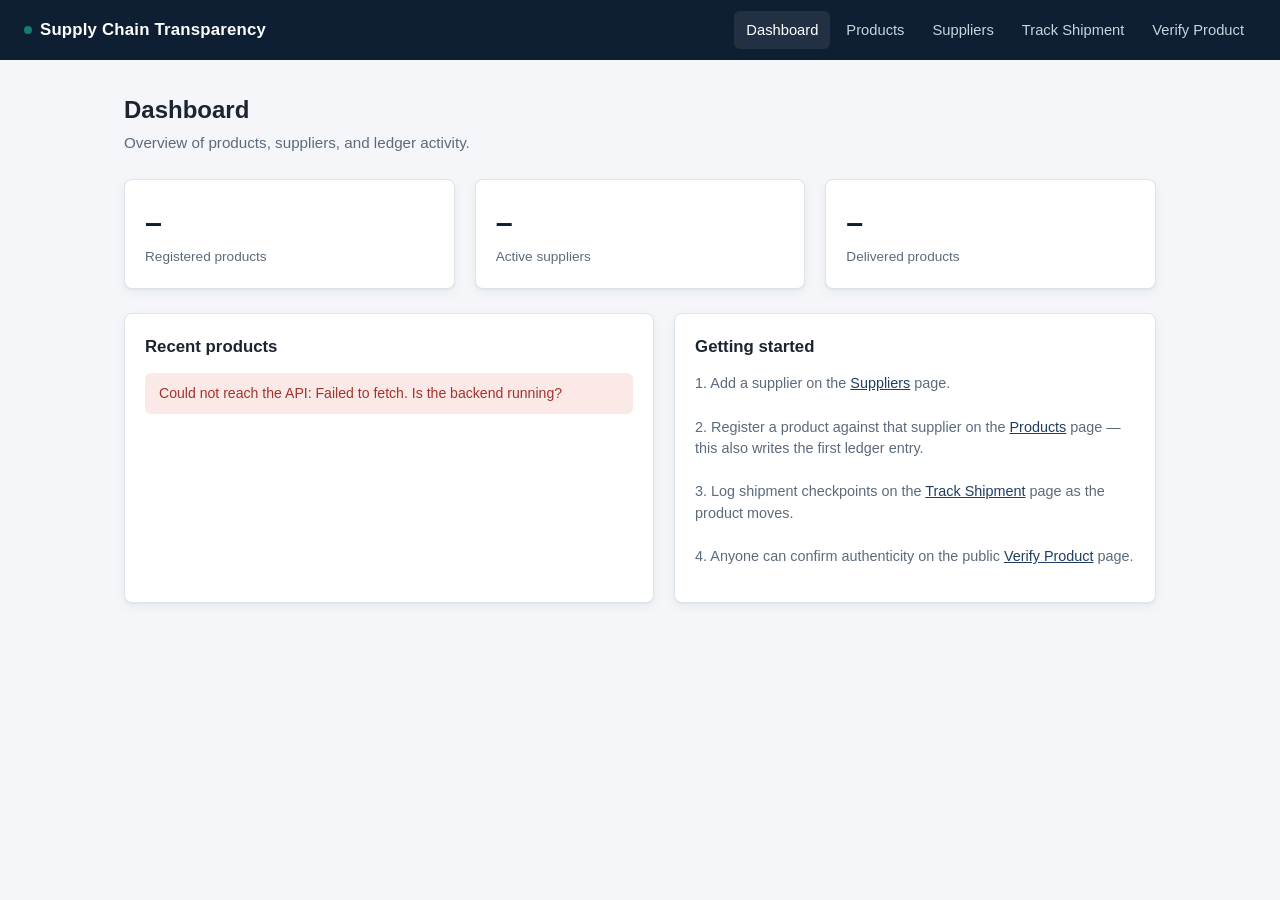
==== frontend/index.html @ 92d2ec20 "Add files via upload" ====
<!DOCTYPE html>
<html lang="en">
<head>
  <meta charset="UTF-8">
  <meta name="viewport" content="width=device-width, initial-scale=1.0">
  <title>Dashboard | Supply Chain Transparency Platform</title>
  <link rel="stylesheet" href="css/style.css">
</head>
<body>

  <header class="topnav">
    <div class="brand"><span class="dot"></span> Supply Chain Transparency</div>
    <nav>
      <a href="index.html" class="active">Dashboard</a>
      <a href="products.html">Products</a>
      <a href="suppliers.html">Suppliers</a>
      <a href="track.html">Track Shipment</a>
      <a href="verify.html">Verify Product</a>
    </nav>
  </header>

  <main class="page">
    <div class="page-header">
      <h1>Dashboard</h1>
      <p>Overview of products, suppliers, and ledger activity.</p>
    </div>

    <div class="grid grid-3" style="margin-bottom: 24px;">
      <div class="card stat-card">
        <div class="value" id="statProducts">–</div>
        <div class="label">Registered products</div>
      </div>
      <div class="card stat-card">
        <div class="value" id="statSuppliers">–</div>
        <div class="label">Active suppliers</div>
      </div>
      <div class="card stat-card">
        <div class="value" id="statDelivered">–</div>
        <div class="label">Delivered products</div>
      </div>
    </div>

    <div class="grid grid-2">
      <div class="card">
        <h2>Recent products</h2>
        <div id="recentProducts"><p class="empty-state">Loading…</p></div>
      </div>
      <div class="card">
        <h2>Getting started</h2>
        <p style="color: var(--muted); font-size: 0.9rem;">
          1. Add a supplier on the <a href="suppliers.html">Suppliers</a> page.<br><br>
          2. Register a product against that supplier on the <a href="products.html">Products</a> page — this also writes the first ledger entry.<br><br>
          3. Log shipment checkpoints on the <a href="track.html">Track Shipment</a> page as the product moves.<br><br>
          4. Anyone can confirm authenticity on the public <a href="verify.html">Verify Product</a> page.
        </p>
      </div>
    </div>
  </main>

  <script src="js/config.js"></script>
  <script src="js/api.js"></script>
  <script>
    async function loadDashboard() {
      const recentEl = document.getElementById("recentProducts");
      try {
        const [productsRes, suppliersRes] = await Promise.all([
          api.get("/products"),
          api.get("/suppliers")
        ]);

        const products = productsRes.products || [];
        const suppliers = suppliersRes.suppliers || [];
        const delivered = products.filter(p => (p.Status || "").toLowerCase() === "delivered");

        document.getElementById("statProducts").textContent = products.length;
        document.getElementById("statSuppliers").textContent = suppliers.length;
        document.getElementById("statDelivered").textContent = delivered.length;

        if (products.length === 0) {
          recentEl.innerHTML = `<p class="empty-state">No products yet. Add one on the Products page.</p>`;
          return;
        }

        const rows = products.slice(0, 5).map(p => `
          <tr>
            <td class="mono">${p.ProductId}</td>
            <td>${p.ProductName}</td>
            <td><span class="badge ${statusBadgeClass(p.Status)}">${p.Status}</span></td>
          </tr>
        `).join("");

        recentEl.innerHTML = `
          <table>
            <thead><tr><th>Product ID</th><th>Name</th><th>Status</th></tr></thead>
            <tbody>${rows}</tbody>
          </table>
        `;
      } catch (err) {
        recentEl.innerHTML = `<div class="notice notice-error">Could not reach the API: ${err.message}. Is the backend running?</div>`;
        document.getElementById("statProducts").textContent = "–";
        document.getElementById("statSuppliers").textContent = "–";
        document.getElementById("statDelivered").textContent = "–";
      }
    }

    loadDashboard();
  </script>
</body>
</html>
---- frontend/css/style.css ----
/* ============================================================================
   Supply Chain Transparency Platform - shared styles
   Theme: deep ledger-navy header, teal "verified" accent, amber "in-transit"
   accent. Ledger/shipment history render as a connected vertical chain to
   reinforce the sequential, tamper-evident nature of the data.
   ============================================================================ */

:root {
  --navy-900: #0e1e33;
  --navy-800: #16304f;
  --navy-700: #1f3d63;
  --ink: #1b2430;
  --muted: #5b6b7c;
  --line: #dfe5ec;
  --bg: #f4f6f9;
  --surface: #ffffff;

  --teal: #147d6f;
  --teal-bg: #e4f4f1;
  --amber: #b3720f;
  --amber-bg: #fbf0dd;
  --red: #a4342a;
  --red-bg: #fbe9e7;

  --radius: 8px;
  --shadow: 0 1px 2px rgba(14, 30, 51, 0.06), 0 4px 12px rgba(14, 30, 51, 0.05);
  --font: -apple-system, BlinkMacSystemFont, "Segoe UI", Roboto, Helvetica, Arial, sans-serif;
  --mono: "SFMono-Regular", Consolas, "Liberation Mono", Menlo, monospace;
}

* { box-sizing: border-box; }

body {
  margin: 0;
  font-family: var(--font);
  background: var(--bg);
  color: var(--ink);
  line-height: 1.5;
}

a { color: var(--navy-700); }

/* ---------- Top navigation ---------- */
.topnav {
  background: var(--navy-900);
  color: #fff;
  padding: 0 24px;
  display: flex;
  align-items: center;
  justify-content: space-between;
  height: 60px;
}

.topnav .brand {
  font-weight: 700;
  font-size: 1.05rem;
  letter-spacing: 0.2px;
  display: flex;
  align-items: center;
  gap: 8px;
}

.topnav .brand .dot {
  width: 8px;
  height: 8px;
  border-radius: 50%;
  background: var(--teal);
  display: inline-block;
}

.topnav nav {
  display: flex;
  gap: 4px;
}

.topnav nav a {
  color: #c8d3e0;
  text-decoration: none;
  font-size: 0.92rem;
  padding: 8px 12px;
  border-radius: 6px;
}

.topnav nav a:hover,
.topnav nav a.active {
  background: rgba(255, 255, 255, 0.08);
  color: #fff;
}

/* ---------- Layout ---------- */
.page {
  max-width: 1080px;
  margin: 0 auto;
  padding: 32px 24px 64px;
}

.page-header {
  margin-bottom: 24px;
}

.page-header h1 {
  margin: 0 0 4px;
  font-size: 1.5rem;
}

.page-header p {
  margin: 0;
  color: var(--muted);
  font-size: 0.95rem;
}

.grid {
  display: grid;
  gap: 20px;
}

.grid-3 { grid-template-columns: repeat(3, 1fr); }
.grid-2 { grid-template-columns: 1.1fr 1fr; }

@media (max-width: 800px) {
  .grid-3, .grid-2 { grid-template-columns: 1fr; }
}

/* ---------- Cards ---------- */
.card {
  background: var(--surface);
  border: 1px solid var(--line);
  border-radius: var(--radius);
  box-shadow: var(--shadow);
  padding: 20px;
}

.card h2 {
  margin: 0 0 14px;
  font-size: 1.05rem;
}

.stat-card .value {
  font-size: 1.9rem;
  font-weight: 700;
  color: var(--navy-900);
}

.stat-card .label {
  color: var(--muted);
  font-size: 0.85rem;
  margin-top: 2px;
}

/* ---------- Forms ---------- */
label {
  display: block;
  font-size: 0.82rem;
  font-weight: 600;
  color: var(--muted);
  margin: 12px 0 4px;
}

label:first-child { margin-top: 0; }

input, select, textarea {
  width: 100%;
  padding: 9px 10px;
  border: 1px solid var(--line);
  border-radius: 6px;
  font-size: 0.92rem;
  font-family: inherit;
  background: #fff;
  color: var(--ink);
}

input:focus, select:focus, textarea:focus {
  outline: 2px solid var(--navy-700);
  outline-offset: 1px;
  border-color: var(--navy-700);
}

.form-row {
  display: grid;
  grid-template-columns: 1fr 1fr;
  gap: 0 14px;
}

@media (max-width: 600px) {
  .form-row { grid-template-columns: 1fr; }
}

.btn {
  display: inline-flex;
  align-items: center;
  gap: 6px;
  border: none;
  border-radius: 6px;
  padding: 10px 16px;
  font-size: 0.9rem;
  font-weight: 600;
  cursor: pointer;
  font-family: inherit;
}

.btn-primary { background: var(--navy-900); color: #fff; }
.btn-primary:hover { background: var(--navy-800); }

.btn-secondary { background: #eef1f5; color: var(--ink); }
.btn-secondary:hover { background: #e3e7ee; }

.btn-block { width: 100%; justify-content: center; margin-top: 18px; }

/* ---------- Tables ---------- */
table {
  width: 100%;
  border-collapse: collapse;
  font-size: 0.9rem;
}

th, td {
  text-align: left;
  padding: 10px 12px;
  border-bottom: 1px solid var(--line);
}

th {
  color: var(--muted);
  font-weight: 600;
  font-size: 0.78rem;
  text-transform: uppercase;
  letter-spacing: 0.03em;
}

tr:last-child td { border-bottom: none; }

.mono {
  font-family: var(--mono);
  font-size: 0.85rem;
}

/* ---------- Status badges ---------- */
.badge {
  display: inline-block;
  padding: 3px 10px;
  border-radius: 999px;
  font-size: 0.76rem;
  font-weight: 600;
}

.badge-manufactured { background: var(--amber-bg); color: var(--amber); }
.badge-transit       { background: #e6ecf6; color: var(--navy-700); }
.badge-delivered      { background: var(--teal-bg); color: var(--teal); }
.badge-error          { background: var(--red-bg); color: var(--red); }

/* ---------- Ledger / shipment timeline (a literal chain of events) ---------- */
.chain {
  list-style: none;
  margin: 0;
  padding: 0;
  position: relative;
}

.chain::before {
  content: "";
  position: absolute;
  left: 9px;
  top: 6px;
  bottom: 6px;
  width: 2px;
  background: var(--line);
}

.chain li {
  position: relative;
  padding: 0 0 20px 32px;
}

.chain li:last-child { padding-bottom: 0; }

.chain li::before {
  content: "";
  position: absolute;
  left: 2px;
  top: 3px;
  width: 16px;
  height: 16px;
  border-radius: 50%;
  background: var(--surface);
  border: 2px solid var(--teal);
}

.chain .event-type {
  font-weight: 600;
  font-size: 0.92rem;
}

.chain .event-meta {
  color: var(--muted);
  font-size: 0.8rem;
  margin-top: 2px;
}

.chain .event-hash {
  margin-top: 6px;
  font-family: var(--mono);
  font-size: 0.76rem;
  color: var(--navy-700);
  background: #eef1f5;
  display: inline-block;
  padding: 2px 8px;
  border-radius: 4px;
  word-break: break-all;
}

/* ---------- Empty / message states ---------- */
.empty-state {
  text-align: center;
  color: var(--muted);
  padding: 32px 12px;
  font-size: 0.9rem;
}

.notice {
  border-radius: 6px;
  padding: 10px 14px;
  font-size: 0.88rem;
  margin-bottom: 16px;
}

.notice-success { background: var(--teal-bg); color: var(--teal); }
.notice-error { background: var(--red-bg); color: var(--red); }

/* ---------- Verify page (public, standalone) ---------- */
.verify-hero {
  text-align: center;
  padding: 40px 0 8px;
}

.verify-result {
  border-radius: var(--radius);
  padding: 24px;
  text-align: center;
}

.verify-result.authentic {
  background: var(--teal-bg);
  border: 1px solid #bfe4dc;
}

.verify-result.not-found {
  background: var(--red-bg);
  border: 1px solid #f2cac5;
}

.verify-icon { font-size: 2.2rem; }

footer.hint {
  text-align: center;
  color: var(--muted);
  font-size: 0.8rem;
  margin-top: 40px;
}
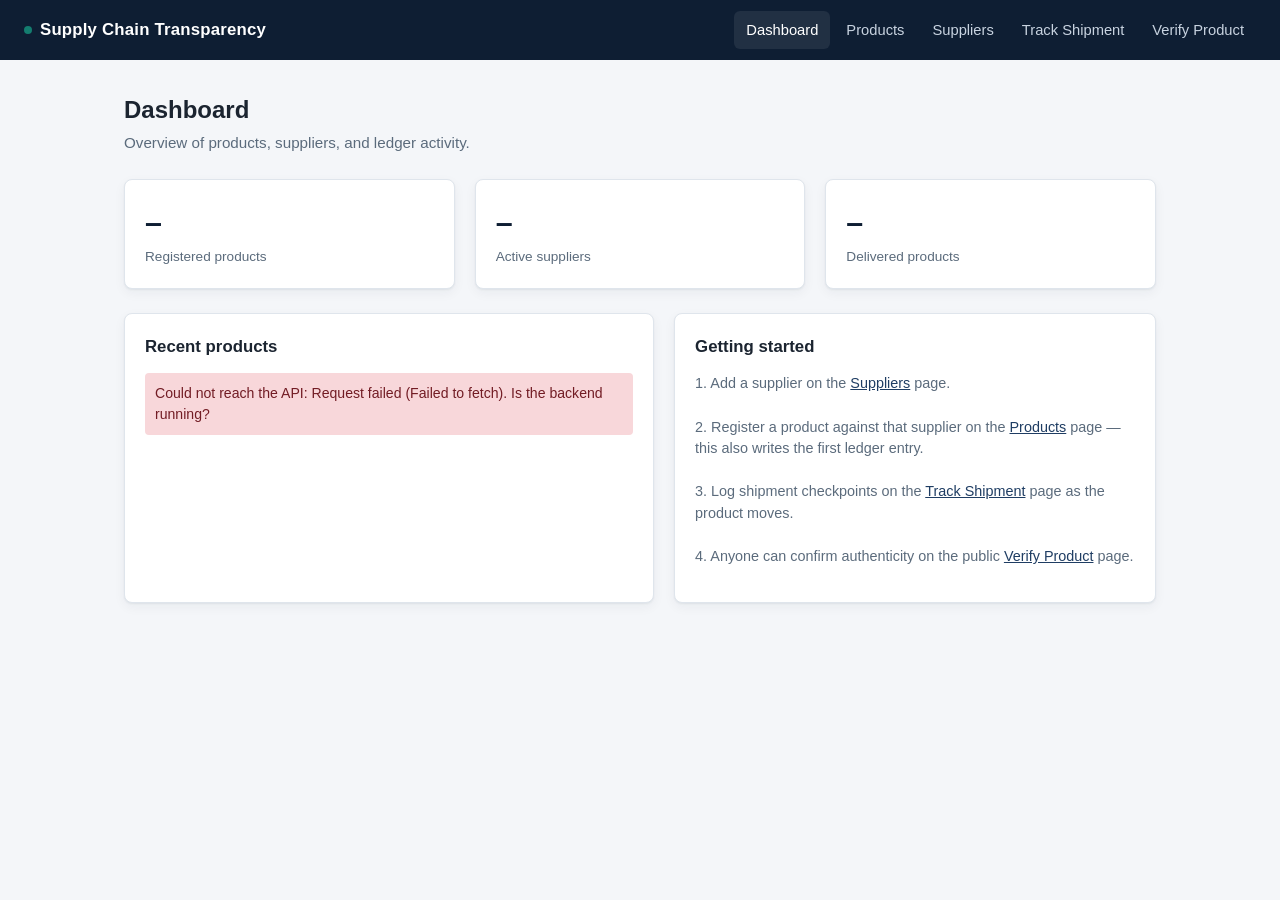
==== commit cb4c85b0: "Update index.html" ====
--- a/frontend/index.html
+++ b/frontend/index.html
@@ -60,6 +60,14 @@
   <script src="js/config.js"></script>
   <script src="js/api.js"></script>
   <script>
+    // Helper function to return badge styles safely without crashing
+    function statusBadgeClass(status) {
+      const s = (status || "").toLowerCase();
+      if (s === "delivered") return "badge-success";
+      if (s === "in transit") return "badge-info";
+      return "badge-secondary";
+    }
+
     async function loadDashboard() {
       const recentEl = document.getElementById("recentProducts");
       try {
@@ -68,8 +76,9 @@
           api.get("/suppliers")
         ]);
 
-        const products = productsRes.products || [];
-        const suppliers = suppliersRes.suppliers || [];
+        // Fallback checks to handle direct array responses or wrapped object payloads
+        const products = Array.isArray(productsRes) ? productsRes : (productsRes.products || []);
+        const suppliers = Array.isArray(suppliersRes) ? suppliersRes : (suppliersRes.suppliers || []);
         const delivered = products.filter(p => (p.Status || "").toLowerCase() === "delivered");
 
         document.getElementById("statProducts").textContent = products.length;
@@ -81,11 +90,12 @@
           return;
         }
 
+        // Updated p.ProductName to handle both 'p.Name' and 'p.ProductName' fallback schemas
         const rows = products.slice(0, 5).map(p => `
           <tr>
-            <td class="mono">${p.ProductId}</td>
-            <td>${p.ProductName}</td>
-            <td><span class="badge ${statusBadgeClass(p.Status)}">${p.Status}</span></td>
+            <td class="mono">${p.ProductId || p.id}</td>
+            <td>${p.Name || p.ProductName || "Unnamed Product"}</td>
+            <td><span class="badge ${statusBadgeClass(p.Status)}">${p.Status || "Registered"}</span></td>
           </tr>
         `).join("");
 
@@ -96,7 +106,8 @@
           </table>
         `;
       } catch (err) {
-        recentEl.innerHTML = `<div class="notice notice-error">Could not reach the API: ${err.message}. Is the backend running?</div>`;
+        console.error(err);
+        recentEl.innerHTML = `<div class="notice notice-error" style="color: #721c24; background-color: #f8d7da; padding: 10px; border-radius: 4px;">Could not reach the API: Request failed (${err.message || '404'}). Is the backend running?</div>`;
         document.getElementById("statProducts").textContent = "–";
         document.getElementById("statSuppliers").textContent = "–";
         document.getElementById("statDelivered").textContent = "–";
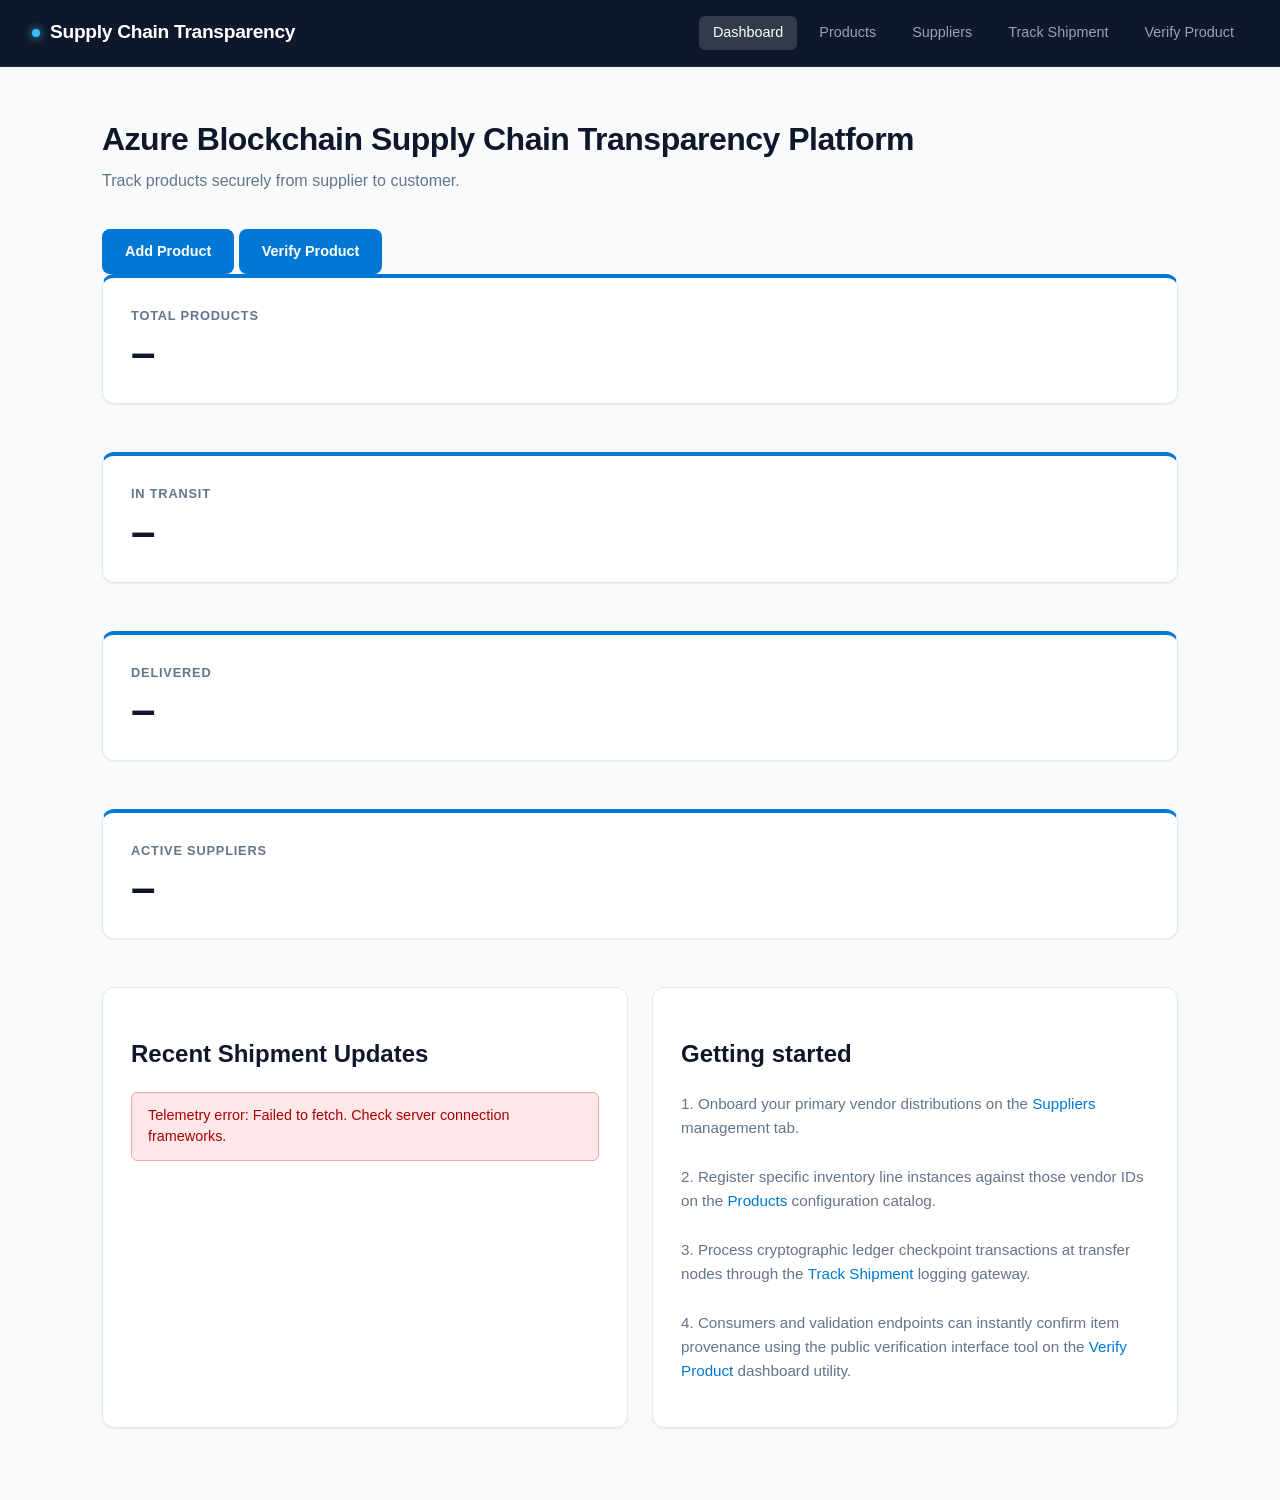
==== commit 8a028ab1: "Update index.html" ====
--- a/frontend/index.html
+++ b/frontend/index.html
@@ -8,6 +8,7 @@
 </head>
 <body>
 
+  <!-- Top Navigation Header Bar -->
   <header class="topnav">
     <div class="brand"><span class="dot"></span> Supply Chain Transparency</div>
     <nav>
@@ -19,48 +20,66 @@
     </nav>
   </header>
 
+  <!-- Main Content Layout Framework -->
   <main class="page">
-    <div class="page-header">
-      <h1>Dashboard</h1>
-      <p>Overview of products, suppliers, and ledger activity.</p>
+    
+    <!-- Title Block Combined with Right-Aligned Platform Actions -->
+    <div class="dashboard-header-flex">
+      <div class="page-header">
+        <h1>Azure Blockchain Supply Chain Transparency Platform</h1>
+        <p>Track products securely from supplier to customer.</p>
+      </div>
+      <div class="dashboard-action-buttons">
+        <a href="products.html" class="btn btn-secondary-outline">Add Product</a>
+        <a href="verify.html" class="btn">Verify Product</a>
+      </div>
     </div>
 
-    <div class="grid grid-3" style="margin-bottom: 24px;">
+    <!-- 4-Column Balanced Stats Row Layout -->
+    <div class="grid grid-4" style="margin-bottom: 24px;">
       <div class="card stat-card">
         <div class="value" id="statProducts">–</div>
-        <div class="label">Registered products</div>
+        <div class="label">Total Products</div>
+      </div>
+      <div class="card stat-card">
+        <div class="value" id="statTransit">–</div>
+        <div class="label">In Transit</div>
+      </div>
+      <div class="card stat-card">
+        <div class="value" id="statDelivered">–</div>
+        <div class="label">Delivered</div>
       </div>
       <div class="card stat-card">
         <div class="value" id="statSuppliers">–</div>
-        <div class="label">Active suppliers</div>
-      </div>
-      <div class="card stat-card">
-        <div class="value" id="statDelivered">–</div>
-        <div class="label">Delivered products</div>
+        <div class="label">Active Suppliers</div>
       </div>
     </div>
 
+    <!-- Lower Panels Split View -->
     <div class="grid grid-2">
       <div class="card">
-        <h2>Recent products</h2>
-        <div id="recentProducts"><p class="empty-state">Loading…</p></div>
+        <h2>Recent Shipment Updates</h2>
+        <div id="recentProducts">
+          <p class="empty-state">Loading ledger telemetry updates...</p>
+        </div>
       </div>
+      
       <div class="card">
         <h2>Getting started</h2>
-        <p style="color: var(--muted); font-size: 0.9rem;">
-          1. Add a supplier on the <a href="suppliers.html">Suppliers</a> page.<br><br>
-          2. Register a product against that supplier on the <a href="products.html">Products</a> page — this also writes the first ledger entry.<br><br>
-          3. Log shipment checkpoints on the <a href="track.html">Track Shipment</a> page as the product moves.<br><br>
-          4. Anyone can confirm authenticity on the public <a href="verify.html">Verify Product</a> page.
+        <p style="color: var(--text-muted); font-size: 0.95rem; margin-top: 0; line-height: 1.6;">
+          1. Onboard your primary vendor distributions on the <a href="suppliers.html">Suppliers</a> management tab.<br><br>
+          2. Register specific inventory line instances against those vendor IDs on the <a href="products.html">Products</a> configuration catalog.<br><br>
+          3. Process cryptographic ledger checkpoint transactions at transfer nodes through the <a href="track.html">Track Shipment</a> logging gateway.<br><br>
+          4. Consumers and validation endpoints can instantly confirm item provenance using the public verification interface tool on the <a href="verify.html">Verify Product</a> dashboard utility.
         </p>
       </div>
     </div>
   </main>
 
+  <!-- Core JavaScript Framework Drivers -->
   <script src="js/config.js"></script>
   <script src="js/api.js"></script>
   <script>
-    // Helper function to return badge styles safely without crashing
     function statusBadgeClass(status) {
       const s = (status || "").toLowerCase();
       if (s === "delivered") return "badge-success";
@@ -71,46 +90,58 @@
     async function loadDashboard() {
       const recentEl = document.getElementById("recentProducts");
       try {
+        // Poll API routers concurrently
         const [productsRes, suppliersRes] = await Promise.all([
           api.get("/products"),
-          api.get("/suppliers")
+          api.get("/getSuppliers")
         ]);
 
-        // Fallback checks to handle direct array responses or wrapped object payloads
-        const products = Array.isArray(productsRes) ? productsRes : (productsRes.products || []);
-        const suppliers = Array.isArray(suppliersRes) ? suppliersRes : (suppliersRes.suppliers || []);
+        const products = productsRes.products || [];
+        const suppliers = Array.isArray(suppliersRes) ? suppliersRes : [];
+        
+        // Split totals using status properties safely
         const delivered = products.filter(p => (p.Status || "").toLowerCase() === "delivered");
+        const inTransit = products.filter(p => (p.Status || "").toLowerCase() === "in transit");
 
+        // Set layout display node text content numbers
         document.getElementById("statProducts").textContent = products.length;
+        document.getElementById("statTransit").textContent = inTransit.length;
+        document.getElementById("statDelivered").textContent = delivered.length;
         document.getElementById("statSuppliers").textContent = suppliers.length;
-        document.getElementById("statDelivered").textContent = delivered.length;
 
         if (products.length === 0) {
-          recentEl.innerHTML = `<p class="empty-state">No products yet. Add one on the Products page.</p>`;
+          recentEl.innerHTML = `<p class="empty-state">No tracking units registered. Create products to display logs.</p>`;
           return;
         }
 
-        // Updated p.ProductName to handle both 'p.Name' and 'p.ProductName' fallback schemas
+        // Build data presentation row matrices checking for explicit fallback handles
         const rows = products.slice(0, 5).map(p => `
           <tr>
-            <td class="mono">${p.ProductId || p.id}</td>
-            <td>${p.Name || p.ProductName || "Unnamed Product"}</td>
+            <td class="mono">${p.ProductId || "—"}</td>
+            <td style="font-weight: 600;">${p.ProductName || p.Name || "Unnamed Product"}</td>
             <td><span class="badge ${statusBadgeClass(p.Status)}">${p.Status || "Registered"}</span></td>
           </tr>
         `).join("");
 
         recentEl.innerHTML = `
           <table>
-            <thead><tr><th>Product ID</th><th>Name</th><th>Status</th></tr></thead>
+            <thead>
+              <tr>
+                <th>Product ID</th>
+                <th>Product Name</th>
+                <th>Status</th>
+              </tr>
+            </thead>
             <tbody>${rows}</tbody>
           </table>
         `;
       } catch (err) {
         console.error(err);
-        recentEl.innerHTML = `<div class="notice notice-error" style="color: #721c24; background-color: #f8d7da; padding: 10px; border-radius: 4px;">Could not reach the API: Request failed (${err.message || '404'}). Is the backend running?</div>`;
+        recentEl.innerHTML = `<div class="notice notice-error">Telemetry error: ${err.message || '404'}. Check server connection frameworks.</div>`;
         document.getElementById("statProducts").textContent = "–";
+        document.getElementById("statTransit").textContent = "–";
+        document.getElementById("statDelivered").textContent = "–";
         document.getElementById("statSuppliers").textContent = "–";
-        document.getElementById("statDelivered").textContent = "–";
       }
     }
 
--- a/frontend/css/style.css
+++ b/frontend/css/style.css
@@ -1,358 +1,342 @@
-/* ============================================================================
-   Supply Chain Transparency Platform - shared styles
-   Theme: deep ledger-navy header, teal "verified" accent, amber "in-transit"
-   accent. Ledger/shipment history render as a connected vertical chain to
-   reinforce the sequential, tamper-evident nature of the data.
-   ============================================================================ */
-
 :root {
-  --navy-900: #0e1e33;
-  --navy-800: #16304f;
-  --navy-700: #1f3d63;
-  --ink: #1b2430;
-  --muted: #5b6b7c;
-  --line: #dfe5ec;
-  --bg: #f4f6f9;
-  --surface: #ffffff;
-
-  --teal: #147d6f;
-  --teal-bg: #e4f4f1;
-  --amber: #b3720f;
-  --amber-bg: #fbf0dd;
-  --red: #a4342a;
-  --red-bg: #fbe9e7;
-
-  --radius: 8px;
-  --shadow: 0 1px 2px rgba(14, 30, 51, 0.06), 0 4px 12px rgba(14, 30, 51, 0.05);
-  --font: -apple-system, BlinkMacSystemFont, "Segoe UI", Roboto, Helvetica, Arial, sans-serif;
-  --mono: "SFMono-Regular", Consolas, "Liberation Mono", Menlo, monospace;
-}
-
-* { box-sizing: border-box; }
+  --bg-app: #f8fafc;
+  --bg-surface: #ffffff;
+  --text-main: #0f172a;
+  --text-muted: #64748b;
+  --primary-blue: #0078d4;
+  --primary-blue-hover: #005a9e;
+  --border-light: #e2e8f0;
+  
+  /* Modern Status Badge Colors */
+  --status-transit-bg: #fff1ce;
+  --status-transit-text: #b7791f;
+  --status-delivered-bg: #d1fae5;
+  --status-delivered-text: #065f46;
+  --status-packed-bg: #e2e8f0;
+  --status-packed-text: #475569;
+  
+  /* Micro-shadow definitions */
+  --shadow-sm: 0 1px 2px 0 rgba(0, 0, 0, 0.05);
+  --shadow-md: 0 4px 6px -1px rgba(0, 0, 0, 0.05), 0 2px 4px -2px rgba(0, 0, 0, 0.05);
+  --shadow-lg: 0 10px 15px -3px rgba(0, 0, 0, 0.05), 0 4px 6px -4px rgba(0, 0, 0, 0.05);
+}
+
+* {
+  box-sizing: border-box;
+}
 
 body {
+  background-color: var(--bg-app);
+  color: var(--text-main);
+  font-family: -apple-system, BlinkMacSystemFont, "Segoe UI", Roboto, Helvetica, Arial, sans-serif;
   margin: 0;
-  font-family: var(--font);
-  background: var(--bg);
-  color: var(--ink);
+  padding: 0;
   line-height: 1.5;
-}
-
-a { color: var(--navy-700); }
-
-/* ---------- Top navigation ---------- */
+  -webkit-font-smoothing: antialiased;
+}
+
+/* Premium Top Navigation Bar */
 .topnav {
-  background: var(--navy-900);
-  color: #fff;
-  padding: 0 24px;
-  display: flex;
+  background-color: #0f172a;
+  padding: 16px 32px;
+  display: flex;
+  justify-content: space-between;
   align-items: center;
-  justify-content: space-between;
-  height: 60px;
+  border-bottom: 1px solid rgba(255, 255, 255, 0.1);
+  box-shadow: var(--shadow-sm);
 }
 
 .topnav .brand {
+  color: #ffffff;
   font-weight: 700;
-  font-size: 1.05rem;
-  letter-spacing: 0.2px;
+  font-size: 1.2rem;
+  letter-spacing: -0.3px;
   display: flex;
   align-items: center;
+}
+
+.topnav .dot {
+  height: 8px;
+  width: 8px;
+  background-color: #38bdf8;
+  border-radius: 50%;
+  display: inline-block;
+  margin-right: 10px;
+  box-shadow: 0 0 8px #38bdf8;
+}
+
+.topnav nav {
+  display: flex;
   gap: 8px;
 }
 
-.topnav .brand .dot {
-  width: 8px;
-  height: 8px;
-  border-radius: 50%;
-  background: var(--teal);
-  display: inline-block;
-}
-
-.topnav nav {
-  display: flex;
-  gap: 4px;
-}
-
 .topnav nav a {
-  color: #c8d3e0;
+  color: #94a3b8;
   text-decoration: none;
-  font-size: 0.92rem;
-  padding: 8px 12px;
+  font-weight: 500;
+  font-size: 0.9rem;
+  transition: all 0.2s cubic-bezier(0.4, 0, 0.2, 1);
+  padding: 6px 14px;
   border-radius: 6px;
 }
 
-.topnav nav a:hover,
+.topnav nav a:hover {
+  color: #f1f5f9;
+  background-color: rgba(255, 255, 255, 0.08);
+}
+
 .topnav nav a.active {
-  background: rgba(255, 255, 255, 0.08);
-  color: #fff;
-}
-
-/* ---------- Layout ---------- */
+  color: #ffffff;
+  background-color: rgba(255, 255, 255, 0.15);
+}
+
+/* Main Core Layout Framework */
 .page {
-  max-width: 1080px;
-  margin: 0 auto;
-  padding: 32px 24px 64px;
+  max-width: 1140px;
+  margin: 48px auto;
+  padding: 0 32px;
 }
 
 .page-header {
-  margin-bottom: 24px;
+  margin-bottom: 36px;
 }
 
 .page-header h1 {
-  margin: 0 0 4px;
-  font-size: 1.5rem;
+  font-size: 2rem;
+  font-weight: 700;
+  color: #0f172a;
+  margin: 0 0 6px 0;
+  letter-spacing: -0.5px;
 }
 
 .page-header p {
+  color: var(--text-muted);
   margin: 0;
-  color: var(--muted);
-  font-size: 0.95rem;
-}
-
+  font-size: 1rem;
+}
+
+/* Flex & Grid Systems */
 .grid {
   display: grid;
-  gap: 20px;
-}
-
-.grid-3 { grid-template-columns: repeat(3, 1fr); }
-.grid-2 { grid-template-columns: 1.1fr 1fr; }
-
-@media (max-width: 800px) {
-  .grid-3, .grid-2 { grid-template-columns: 1fr; }
-}
-
-/* ---------- Cards ---------- */
+  gap: 24px;
+}
+
+.grid-3 {
+  grid-template-columns: repeat(auto-fit, minmax(280px, 1fr));
+}
+
+.grid-2 {
+  grid-template-columns: repeat(auto-fit, minmax(450px, 1fr));
+}
+
+/* Clean White Surface Cards */
 .card {
-  background: var(--surface);
-  border: 1px solid var(--line);
-  border-radius: var(--radius);
-  box-shadow: var(--shadow);
-  padding: 20px;
-}
-
-.card h2 {
-  margin: 0 0 14px;
-  font-size: 1.05rem;
+  background-color: var(--bg-surface);
+  border-radius: 12px;
+  padding: 28px;
+  border: 1px solid var(--border-light);
+  box-shadow: var(--shadow-sm);
+  margin-bottom: 24px;
+  transition: transform 0.2s cubic-bezier(0.4, 0, 0.2, 1), box-shadow 0.2s cubic-bezier(0.4, 0, 0.2, 1);
+}
+
+.card:hover {
+  transform: translateY(-2px);
+  box-shadow: var(--shadow-md);
+}
+
+/* Dashboard Metric Cards */
+.stat-card {
+  display: flex;
+  flex-direction: column-reverse;
+  justify-content: flex-end;
+  gap: 6px;
+  border-top: 4px solid var(--primary-blue);
 }
 
 .stat-card .value {
-  font-size: 1.9rem;
+  font-size: 2.75rem;
   font-weight: 700;
-  color: var(--navy-900);
+  color: #0f172a;
+  letter-spacing: -1.5px;
+  line-height: 1;
 }
 
 .stat-card .label {
-  color: var(--muted);
+  color: var(--text-muted);
+  font-weight: 600;
+  font-size: 0.8rem;
+  text-transform: uppercase;
+  letter-spacing: 0.8px;
+}
+
+/* Modern Professional Forms & Inputs */
+.form-group {
+  margin-bottom: 20px;
+  display: flex;
+  flex-direction: column;
+  gap: 6px;
+}
+
+label {
   font-size: 0.85rem;
-  margin-top: 2px;
-}
-
-/* ---------- Forms ---------- */
-label {
-  display: block;
-  font-size: 0.82rem;
-  font-weight: 600;
-  color: var(--muted);
-  margin: 12px 0 4px;
-}
-
-label:first-child { margin-top: 0; }
-
-input, select, textarea {
+  font-weight: 600;
+  color: #334155;
+}
+
+input[type="text"],
+input[type="email"],
+input[type="tel"],
+input[type="date"],
+select,
+textarea {
   width: 100%;
-  padding: 9px 10px;
-  border: 1px solid var(--line);
-  border-radius: 6px;
-  font-size: 0.92rem;
+  padding: 11px 14px;
+  font-size: 0.9rem;
   font-family: inherit;
-  background: #fff;
-  color: var(--ink);
+  color: #0f172a;
+  background-color: #ffffff;
+  border: 1px solid #cbd5e1;
+  border-radius: 8px;
+  outline: none;
+  transition: all 0.15s cubic-bezier(0.4, 0, 0.2, 1);
+  box-shadow: inset 0 1px 2px rgba(0,0,0,0.02);
 }
 
 input:focus, select:focus, textarea:focus {
-  outline: 2px solid var(--navy-700);
-  outline-offset: 1px;
-  border-color: var(--navy-700);
-}
-
-.form-row {
-  display: grid;
-  grid-template-columns: 1fr 1fr;
-  gap: 0 14px;
-}
-
-@media (max-width: 600px) {
-  .form-row { grid-template-columns: 1fr; }
-}
-
-.btn {
+  border-color: var(--primary-blue);
+  box-shadow: 0 0 0 3px rgba(0, 120, 212, 0.15), inset 0 1px 2px rgba(0,0,0,0.02);
+}
+
+textarea {
+  resize: vertical;
+  min-height: 95px;
+}
+
+/* Interactive Action Buttons */
+button, .btn {
+  background-color: var(--primary-blue);
+  color: #ffffff;
+  font-size: 0.9rem;
+  font-weight: 600;
+  padding: 11px 22px;
+  border: 1px solid transparent;
+  border-radius: 8px;
+  cursor: pointer;
   display: inline-flex;
   align-items: center;
-  gap: 6px;
-  border: none;
-  border-radius: 6px;
-  padding: 10px 16px;
-  font-size: 0.9rem;
-  font-weight: 600;
-  cursor: pointer;
-  font-family: inherit;
-}
-
-.btn-primary { background: var(--navy-900); color: #fff; }
-.btn-primary:hover { background: var(--navy-800); }
-
-.btn-secondary { background: #eef1f5; color: var(--ink); }
-.btn-secondary:hover { background: #e3e7ee; }
-
-.btn-block { width: 100%; justify-content: center; margin-top: 18px; }
-
-/* ---------- Tables ---------- */
+  justify-content: center;
+  gap: 8px;
+  transition: all 0.15s cubic-bezier(0.4, 0, 0.2, 1);
+  box-shadow: var(--shadow-sm);
+}
+
+button:hover, .btn:hover {
+  background-color: var(--primary-blue-hover);
+  box-shadow: 0 4px 6px -1px rgba(0, 120, 212, 0.12);
+}
+
+button:active, .btn:active {
+  transform: scale(0.98);
+}
+
+/* Structured Data Tables */
 table {
   width: 100%;
   border-collapse: collapse;
-  font-size: 0.9rem;
-}
-
-th, td {
+  margin-top: 8px;
+}
+
+th {
   text-align: left;
-  padding: 10px 12px;
-  border-bottom: 1px solid var(--line);
-}
-
-th {
-  color: var(--muted);
-  font-weight: 600;
-  font-size: 0.78rem;
+  padding: 12px 14px;
+  background-color: #f8fafc;
+  color: var(--text-muted);
+  font-weight: 600;
+  font-size: 0.75rem;
   text-transform: uppercase;
-  letter-spacing: 0.03em;
-}
-
-tr:last-child td { border-bottom: none; }
+  letter-spacing: 0.5px;
+  border-bottom: 2px solid var(--border-light);
+}
+
+td {
+  padding: 14px 14px;
+  border-bottom: 1px solid var(--border-light);
+  color: #334155;
+  font-size: 0.9rem;
+}
+
+tr:last-child td {
+  border-bottom: none;
+}
+
+tr:hover td {
+  background-color: #f8fafc;
+}
+
+/* Typography Badges & Micro-formatting Tokens */
+.badge {
+  display: inline-flex;
+  align-items: center;
+  padding: 4px 10px;
+  font-size: 0.75rem;
+  font-weight: 700;
+  border-radius: 6px;
+  text-transform: uppercase;
+  letter-spacing: 0.3px;
+}
+
+.badge-success {
+  background-color: var(--status-delivered-bg);
+  color: var(--status-delivered-text);
+}
+
+.badge-info {
+  background-color: var(--status-transit-bg);
+  color: var(--status-transit-text);
+}
+
+.badge-secondary {
+  background-color: var(--status-packed-bg);
+  color: var(--status-packed-text);
+}
 
 .mono {
-  font-family: var(--mono);
-  font-size: 0.85rem;
-}
-
-/* ---------- Status badges ---------- */
-.badge {
-  display: inline-block;
-  padding: 3px 10px;
-  border-radius: 999px;
-  font-size: 0.76rem;
-  font-weight: 600;
-}
-
-.badge-manufactured { background: var(--amber-bg); color: var(--amber); }
-.badge-transit       { background: #e6ecf6; color: var(--navy-700); }
-.badge-delivered      { background: var(--teal-bg); color: var(--teal); }
-.badge-error          { background: var(--red-bg); color: var(--red); }
-
-/* ---------- Ledger / shipment timeline (a literal chain of events) ---------- */
-.chain {
-  list-style: none;
-  margin: 0;
-  padding: 0;
-  position: relative;
-}
-
-.chain::before {
-  content: "";
-  position: absolute;
-  left: 9px;
-  top: 6px;
-  bottom: 6px;
-  width: 2px;
-  background: var(--line);
-}
-
-.chain li {
-  position: relative;
-  padding: 0 0 20px 32px;
-}
-
-.chain li:last-child { padding-bottom: 0; }
-
-.chain li::before {
-  content: "";
-  position: absolute;
-  left: 2px;
-  top: 3px;
-  width: 16px;
-  height: 16px;
-  border-radius: 50%;
-  background: var(--surface);
-  border: 2px solid var(--teal);
-}
-
-.chain .event-type {
-  font-weight: 600;
-  font-size: 0.92rem;
-}
-
-.chain .event-meta {
-  color: var(--muted);
+  font-family: ui-monospace, SFMono-Regular, Consolas, monospace;
+  font-weight: 600;
+  color: #334155;
+  background-color: #f1f5f9;
+  padding: 3px 6px;
+  border-radius: 4px;
   font-size: 0.8rem;
-  margin-top: 2px;
-}
-
-.chain .event-hash {
-  margin-top: 6px;
-  font-family: var(--mono);
-  font-size: 0.76rem;
-  color: var(--navy-700);
-  background: #eef1f5;
-  display: inline-block;
-  padding: 2px 8px;
-  border-radius: 4px;
-  word-break: break-all;
-}
-
-/* ---------- Empty / message states ---------- */
+}
+
+/* System Notifications */
 .empty-state {
+  color: var(--text-muted);
   text-align: center;
-  color: var(--muted);
-  padding: 32px 12px;
-  font-size: 0.9rem;
-}
-
-.notice {
+  padding: 32px 0;
+  font-size: 0.9rem;
+}
+
+.notice-error {
+  color: #a80000;
+  background-color: #fde7e9;
+  padding: 12px 16px;
   border-radius: 6px;
-  padding: 10px 14px;
-  font-size: 0.88rem;
-  margin-bottom: 16px;
-}
-
-.notice-success { background: var(--teal-bg); color: var(--teal); }
-.notice-error { background: var(--red-bg); color: var(--red); }
-
-/* ---------- Verify page (public, standalone) ---------- */
-.verify-hero {
-  text-align: center;
-  padding: 40px 0 8px;
-}
-
-.verify-result {
-  border-radius: var(--radius);
-  padding: 24px;
-  text-align: center;
-}
-
-.verify-result.authentic {
-  background: var(--teal-bg);
-  border: 1px solid #bfe4dc;
-}
-
-.verify-result.not-found {
-  background: var(--red-bg);
-  border: 1px solid #f2cac5;
-}
-
-.verify-icon { font-size: 2.2rem; }
-
-footer.hint {
-  text-align: center;
-  color: var(--muted);
-  font-size: 0.8rem;
-  margin-top: 40px;
-}
+  border: 1px solid #fca5a5;
+  font-size: 0.9rem;
+  font-weight: 500;
+}
+
+a {
+  color: var(--primary-blue);
+  text-decoration: none;
+  font-weight: 500;
+  transition: color 0.15s ease;
+}
+
+a:hover {
+  color: var(--primary-blue-hover);
+  text-decoration: underline;
+}
